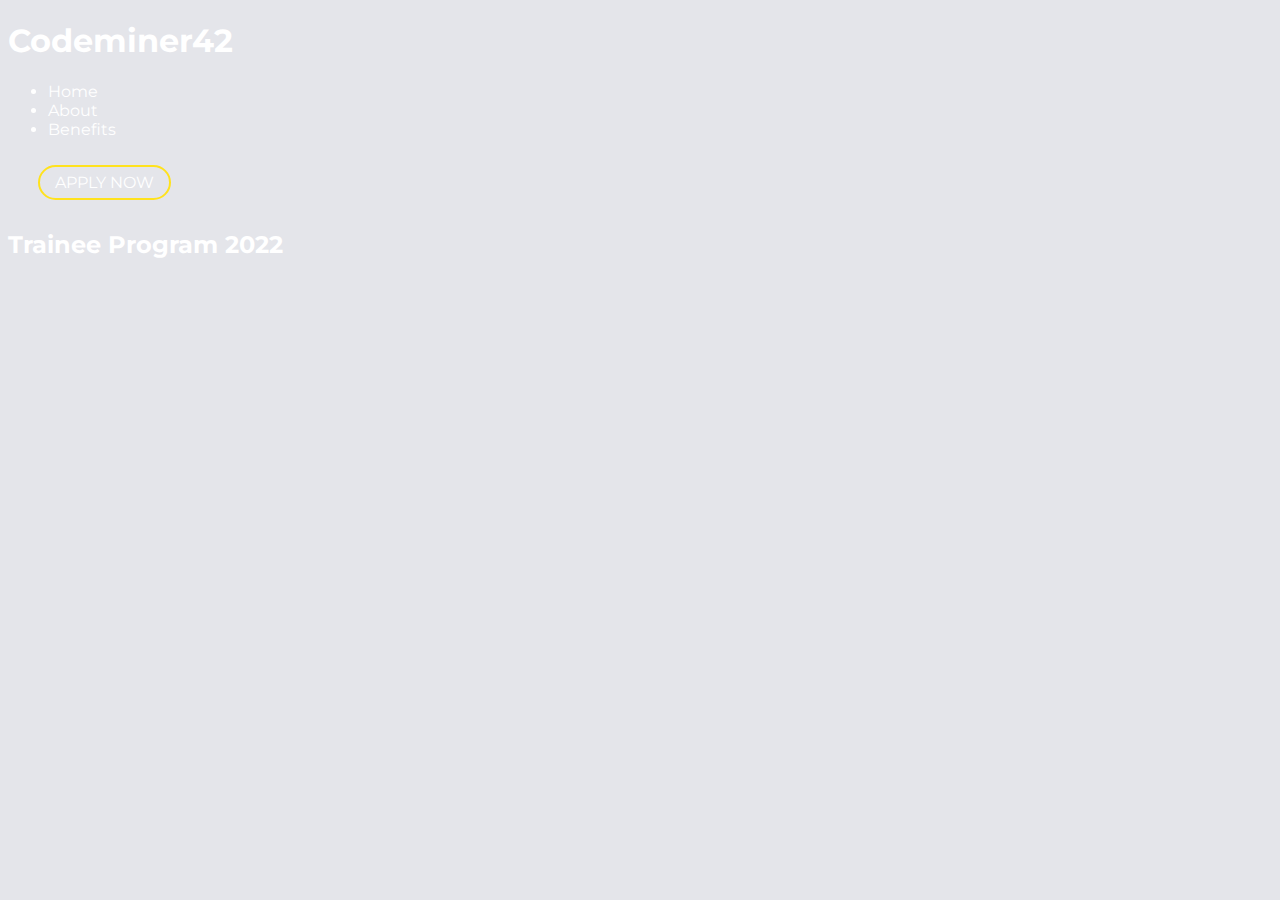
==== src/index.html @ e50677d7 "feat: html updated" ====
<!DOCTYPE html>
<html lang="en">
  <head>
    <meta charset="UTF-8" />
    <meta http-equiv="X-UA-Compatible" content="IE=edge" />
    <meta name="viewport" content="width=device-width, initial-scale=1.0" />
    <link
      rel="stylesheet"
      href="https://fonts.googleapis.com/css2?family=Montserrat:ital,wght@0,100;0,200;0,300;0,400;0,500;0,600;0,700;0,800;0,900;1,100;1,200;1,300;1,400;1,500;1,600;1,700;1,800;1,900&display=swap"
    />
    <link rel="stylesheet" href="styles/index.css" />
    <title>Web App</title>
  </head>
  <body>
    <header class="header">
      <h1>Codeminer42</h1>
      <nav class="nav">
        <ul class="nav_list">
          <li><a href="#">Home</a></li>
          <li><a href="#">About</a></li>
          <li><a href="#">Benefits</a></li>
        </ul>
      </nav>
      <button class="button button--yellow">Apply Now</button>
    </header>
    <main>
      <section class="hero">
        <h2 class="hero_h2">Trainee Program 2022</h2>
      </section>
    </main>
  </body>
</html>
---- src/styles/index.css ----
@import 'settings/_settings.css';

@import 'generic/_box-sizing.css';
@import 'generic/_resets.css';
@import 'generic/_font-smothing.css';

@import 'elements/_link.css';
@import 'elements/_page.css';

@import 'components/_button.css';
@import 'components/_input.css';
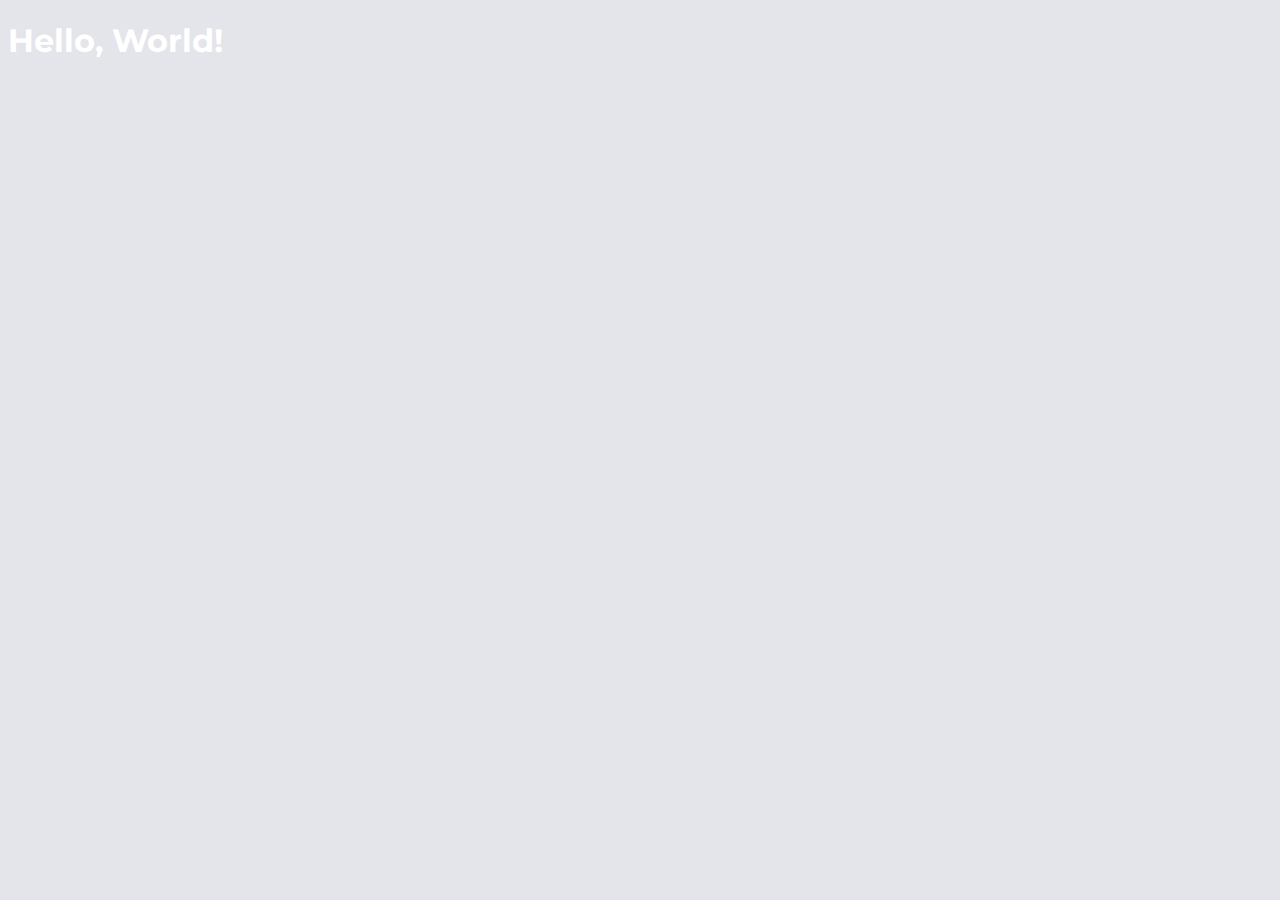
==== commit 7dde430e: "Merge pull request #1 from ivopozzani/Task1" ====
--- a/src/index.html
+++ b/src/index.html
@@ -12,21 +12,6 @@
     <title>Web App</title>
   </head>
   <body>
-    <header class="header">
-      <h1>Codeminer42</h1>
-      <nav class="nav">
-        <ul class="nav_list">
-          <li><a href="#">Home</a></li>
-          <li><a href="#">About</a></li>
-          <li><a href="#">Benefits</a></li>
-        </ul>
-      </nav>
-      <button class="button button--yellow">Apply Now</button>
-    </header>
-    <main>
-      <section class="hero">
-        <h2 class="hero_h2">Trainee Program 2022</h2>
-      </section>
-    </main>
+    <h1>Hello, World!</h1>
   </body>
 </html>
--- a/src/styles/index.css
+++ b/src/styles/index.css
@@ -6,6 +6,3 @@
 
 @import 'elements/_link.css';
 @import 'elements/_page.css';
-
-@import 'components/_button.css';
-@import 'components/_input.css';
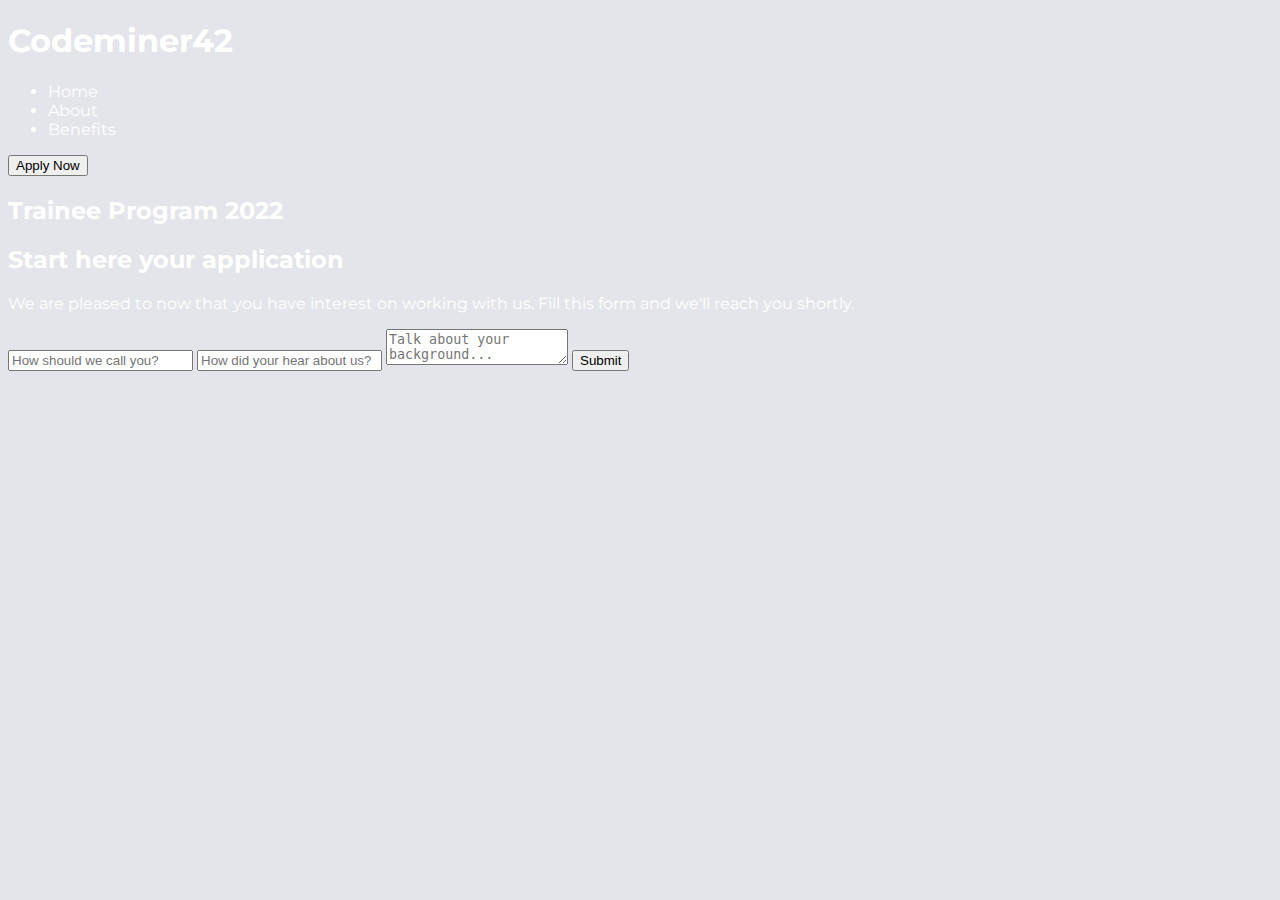
==== commit eb549d07: "Feat: base html updated" ====
--- a/src/index.html
+++ b/src/index.html
@@ -12,6 +12,31 @@
     <title>Web App</title>
   </head>
   <body>
-    <h1>Hello, World!</h1>
+    <header class="header">
+      <h1>Codeminer42</h1>
+      <nav class="nav">
+        <ul class="nav_list">
+          <li><a href="#home">Home</a></li>
+          <li><a href="#">About</a></li>
+          <li><a href="#">Benefits</a></li>
+        </ul>
+      </nav>
+      <a href="#form"><button class="button button--yellow">Apply Now</button></a>
+    </header>
+    <main>
+      <section id="home" class="container hero">
+        <h2 class="hero_h2">Trainee Program 2022</h2>
+      </section>
+      <section id="form" class="container">
+        <form class="form" action="javascript:void(0);">
+          <h2 class="form_item-a">Start here your application</h2>
+          <p class="form_item-b">We are pleased to now that you have interest on working with us. Fill this form and we'll reach you shortly.</p>        
+          <input class="input form_item-c" type="text" placeholder="How should we call you?"></input>
+          <input class="input form_item-d" type="text" placeholder="How did your hear about us?"></input>
+          <textarea class="input input--size-big form_item-e" type="text" placeholder="Talk about your background..."></textarea>
+          <button class="button button--blue form_item-f" type="submit">Submit</button>
+        </form>
+      </section>
+    </main>
   </body>
 </html>
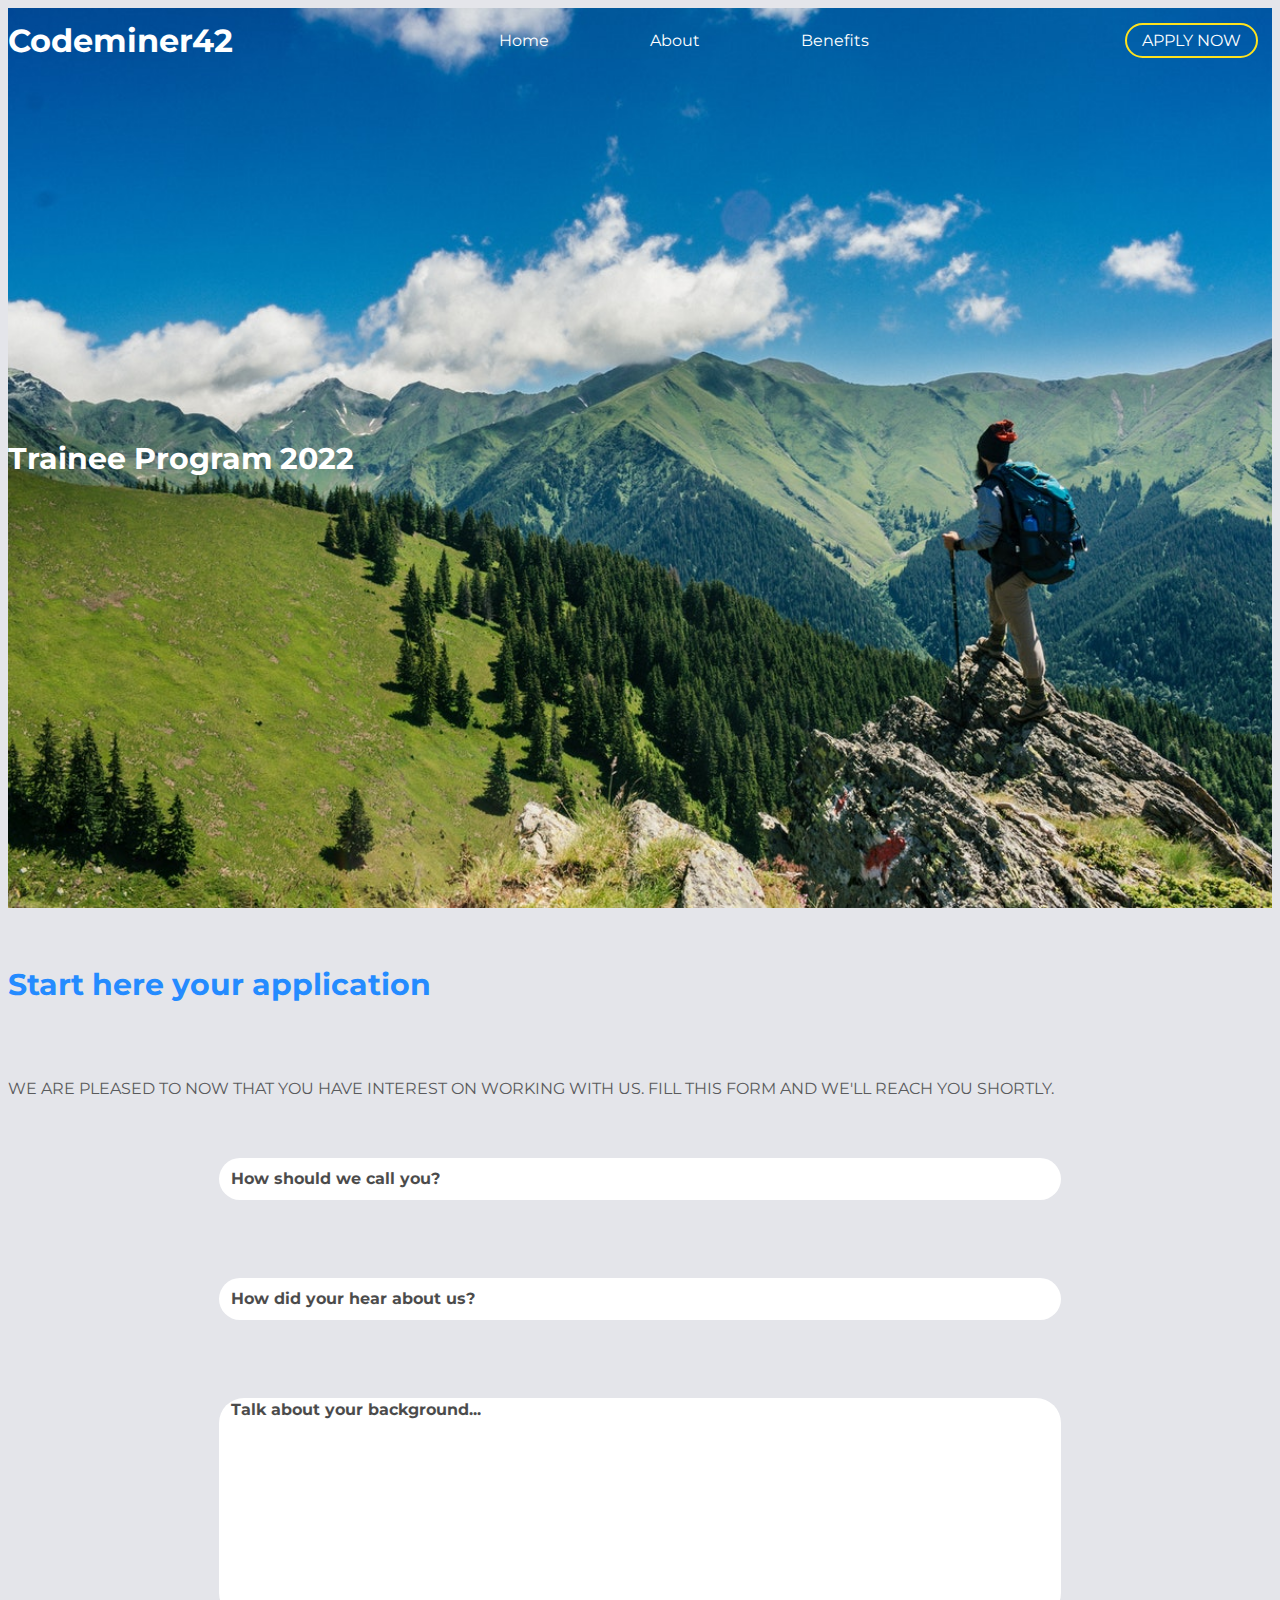
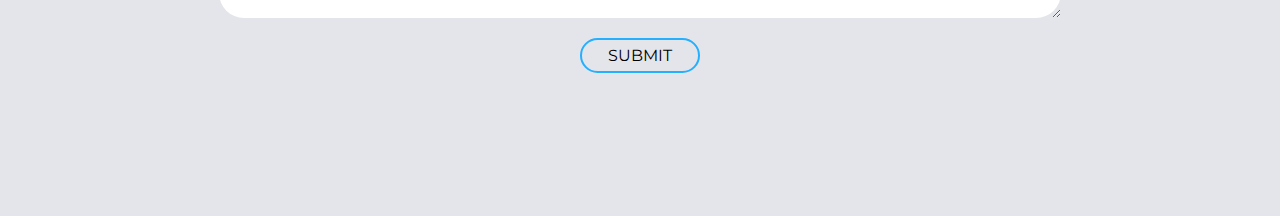
==== commit 45126520: "refactor: updated class name" ====
--- a/src/index.html
+++ b/src/index.html
@@ -24,10 +24,10 @@
       <a href="#form"><button class="button button--yellow">Apply Now</button></a>
     </header>
     <main>
-      <section id="home" class="container hero">
+      <section id="home" class="container--size-big hero">
         <h2 class="hero_h2">Trainee Program 2022</h2>
       </section>
-      <section id="form" class="container">
+      <section id="form" class="container--size-big">
         <form class="form" action="javascript:void(0);">
           <h2 class="form_item-a">Start here your application</h2>
           <p class="form_item-b">We are pleased to now that you have interest on working with us. Fill this form and we'll reach you shortly.</p>        
--- a/src/styles/index.css
+++ b/src/styles/index.css
@@ -6,3 +6,13 @@
 
 @import 'elements/_link.css';
 @import 'elements/_page.css';
+@import 'elements/_list.css';
+
+@import 'layout/_form.css';
+@import 'layout/_container.css';
+
+@import 'components/_button.css';
+@import 'components/_header.css';
+@import 'components/_hero.css';
+@import 'components/_input.css';
+@import 'components/_nav.css';
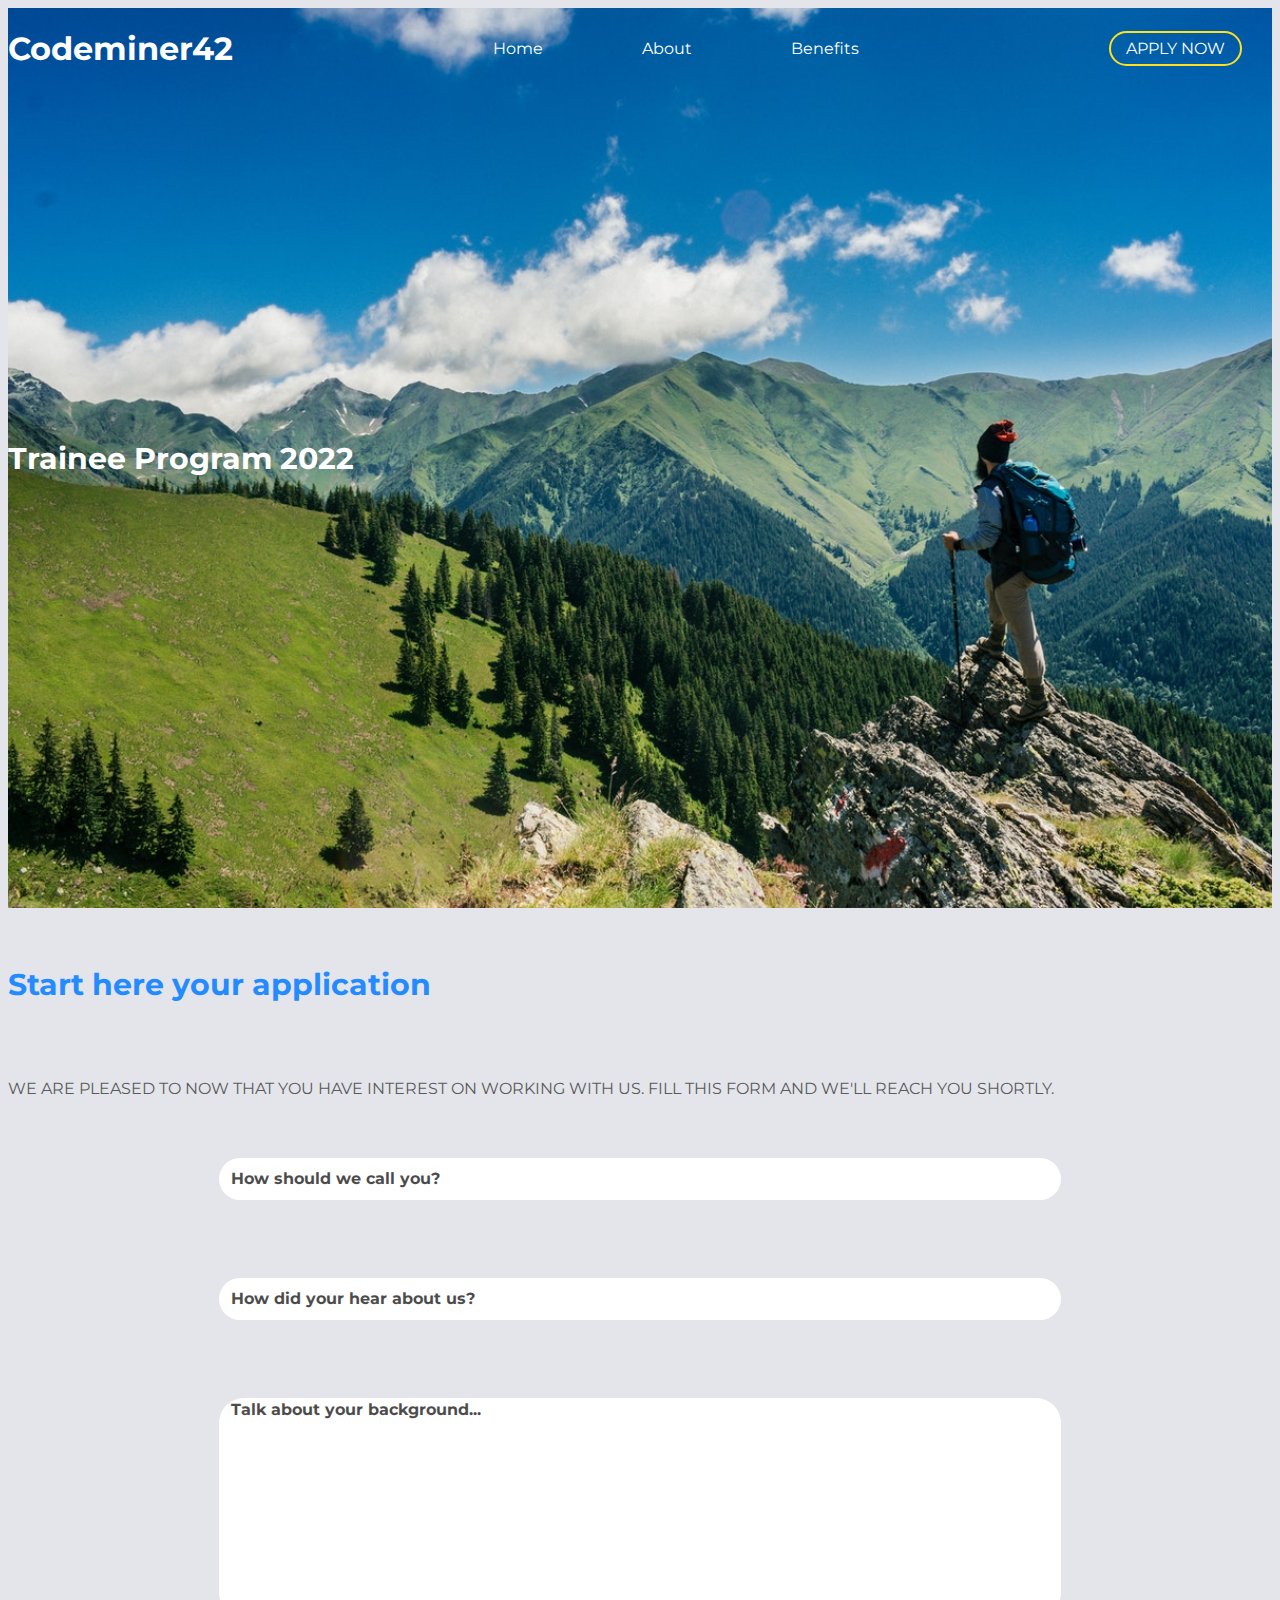
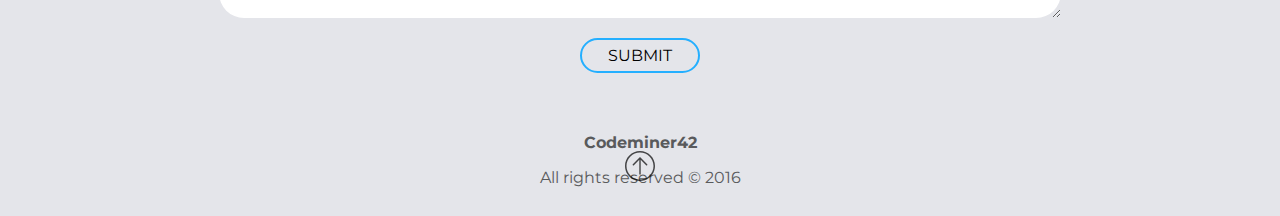
==== commit 51e6bfd2: "feat:footer added" ====
--- a/src/index.html
+++ b/src/index.html
@@ -38,5 +38,10 @@
         </form>
       </section>
     </main>
+    <footer class="footer">
+      <a href="#home">Codeminer42</a>
+      <p>All rights reserved © 2016</p>
+      <a class="footer_icon" href="#home"><img src="../images/arrow_up.svg" alt="arrow_up"></a>
+    </footer>
   </body>
 </html>
--- a/src/styles/index.css
+++ b/src/styles/index.css
@@ -8,6 +8,7 @@
 @import 'elements/_page.css';
 @import 'elements/_list.css';
 
+@import 'layout/_footer.css';
 @import 'layout/_form.css';
 @import 'layout/_container.css';
 
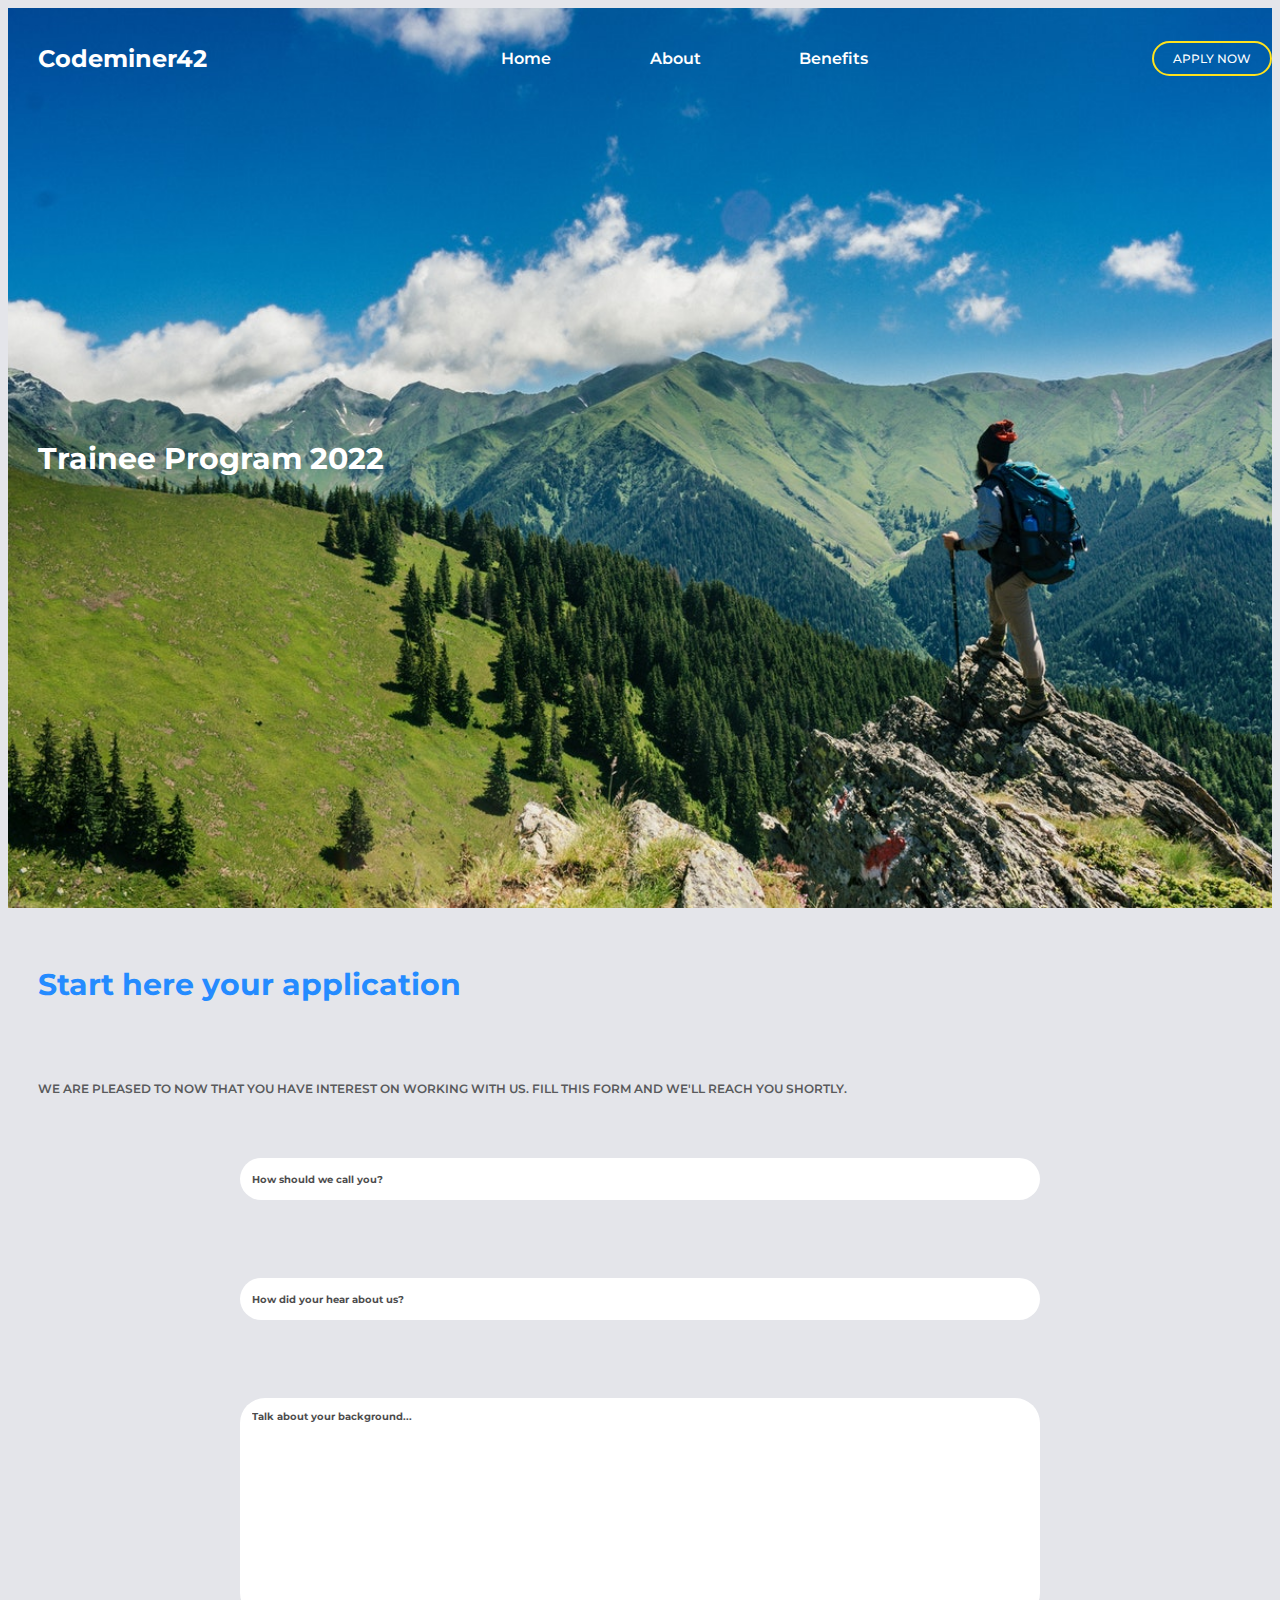
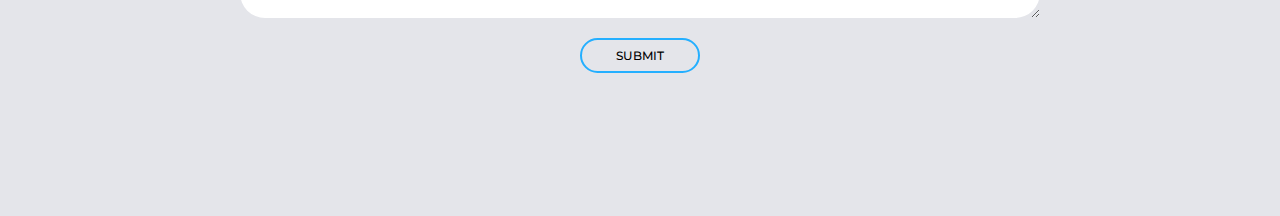
==== commit 4b6d6d9b: "Merge cceca89d751c5263757f513c0763633b59a9c154 into 3b8500fda8006edc5467144388a9ad68931b7866" ====
--- a/src/index.html
+++ b/src/index.html
@@ -38,10 +38,5 @@
         </form>
       </section>
     </main>
-    <footer class="footer">
-      <a href="#home">Codeminer42</a>
-      <p>All rights reserved © 2016</p>
-      <a class="footer_icon" href="#home"><img src="../images/arrow_up.svg" alt="arrow_up"></a>
-    </footer>
   </body>
 </html>
--- a/src/styles/index.css
+++ b/src/styles/index.css
@@ -8,7 +8,6 @@
 @import 'elements/_page.css';
 @import 'elements/_list.css';
 
-@import 'layout/_footer.css';
 @import 'layout/_form.css';
 @import 'layout/_container.css';
 
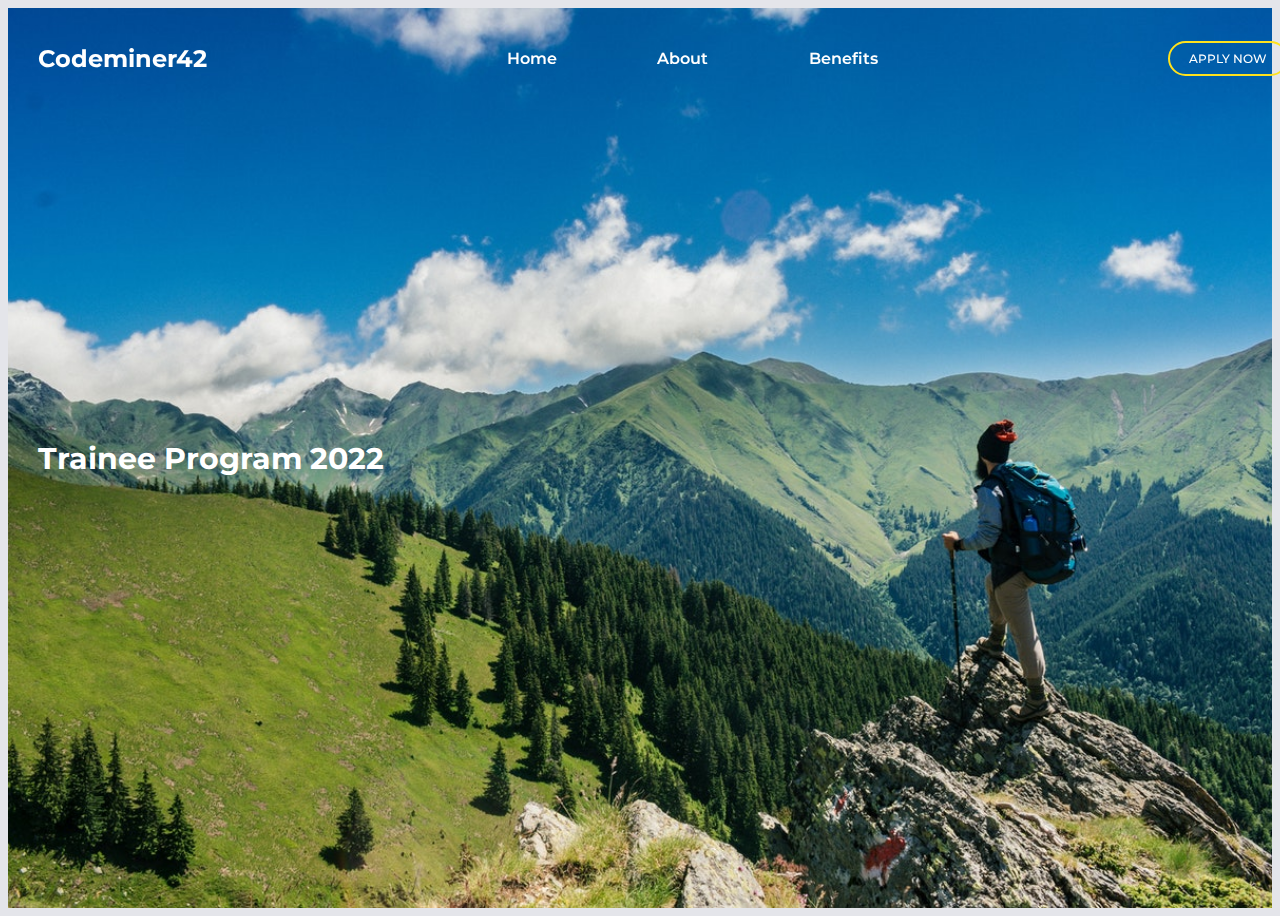
==== commit 0591aa91: "Merge 282a4bc9f3dc8c37d2045dbdef23fd1c3585037e into 3b8500fda8006edc5467144388a9ad68931b7866" ====
--- a/src/index.html
+++ b/src/index.html
@@ -16,26 +16,16 @@
       <h1>Codeminer42</h1>
       <nav class="nav">
         <ul class="nav_list">
-          <li><a href="#home">Home</a></li>
+          <li><a href="#">Home</a></li>
           <li><a href="#">About</a></li>
           <li><a href="#">Benefits</a></li>
         </ul>
       </nav>
-      <a href="#form"><button class="button button--yellow">Apply Now</button></a>
+      <button class="button button--yellow">Apply Now</button>
     </header>
     <main>
-      <section id="home" class="container--size-big hero">
+      <section class="hero">
         <h2 class="hero_h2">Trainee Program 2022</h2>
-      </section>
-      <section id="form" class="container--size-big">
-        <form class="form" action="javascript:void(0);">
-          <h2 class="form_item-a">Start here your application</h2>
-          <p class="form_item-b">We are pleased to now that you have interest on working with us. Fill this form and we'll reach you shortly.</p>        
-          <input class="input form_item-c" type="text" placeholder="How should we call you?"></input>
-          <input class="input form_item-d" type="text" placeholder="How did your hear about us?"></input>
-          <textarea class="input input--size-big form_item-e" type="text" placeholder="Talk about your background..."></textarea>
-          <button class="button button--blue form_item-f" type="submit">Submit</button>
-        </form>
       </section>
     </main>
   </body>
--- a/src/styles/index.css
+++ b/src/styles/index.css
@@ -8,9 +8,6 @@
 @import 'elements/_page.css';
 @import 'elements/_list.css';
 
-@import 'layout/_form.css';
-@import 'layout/_container.css';
-
 @import 'components/_button.css';
 @import 'components/_header.css';
 @import 'components/_hero.css';
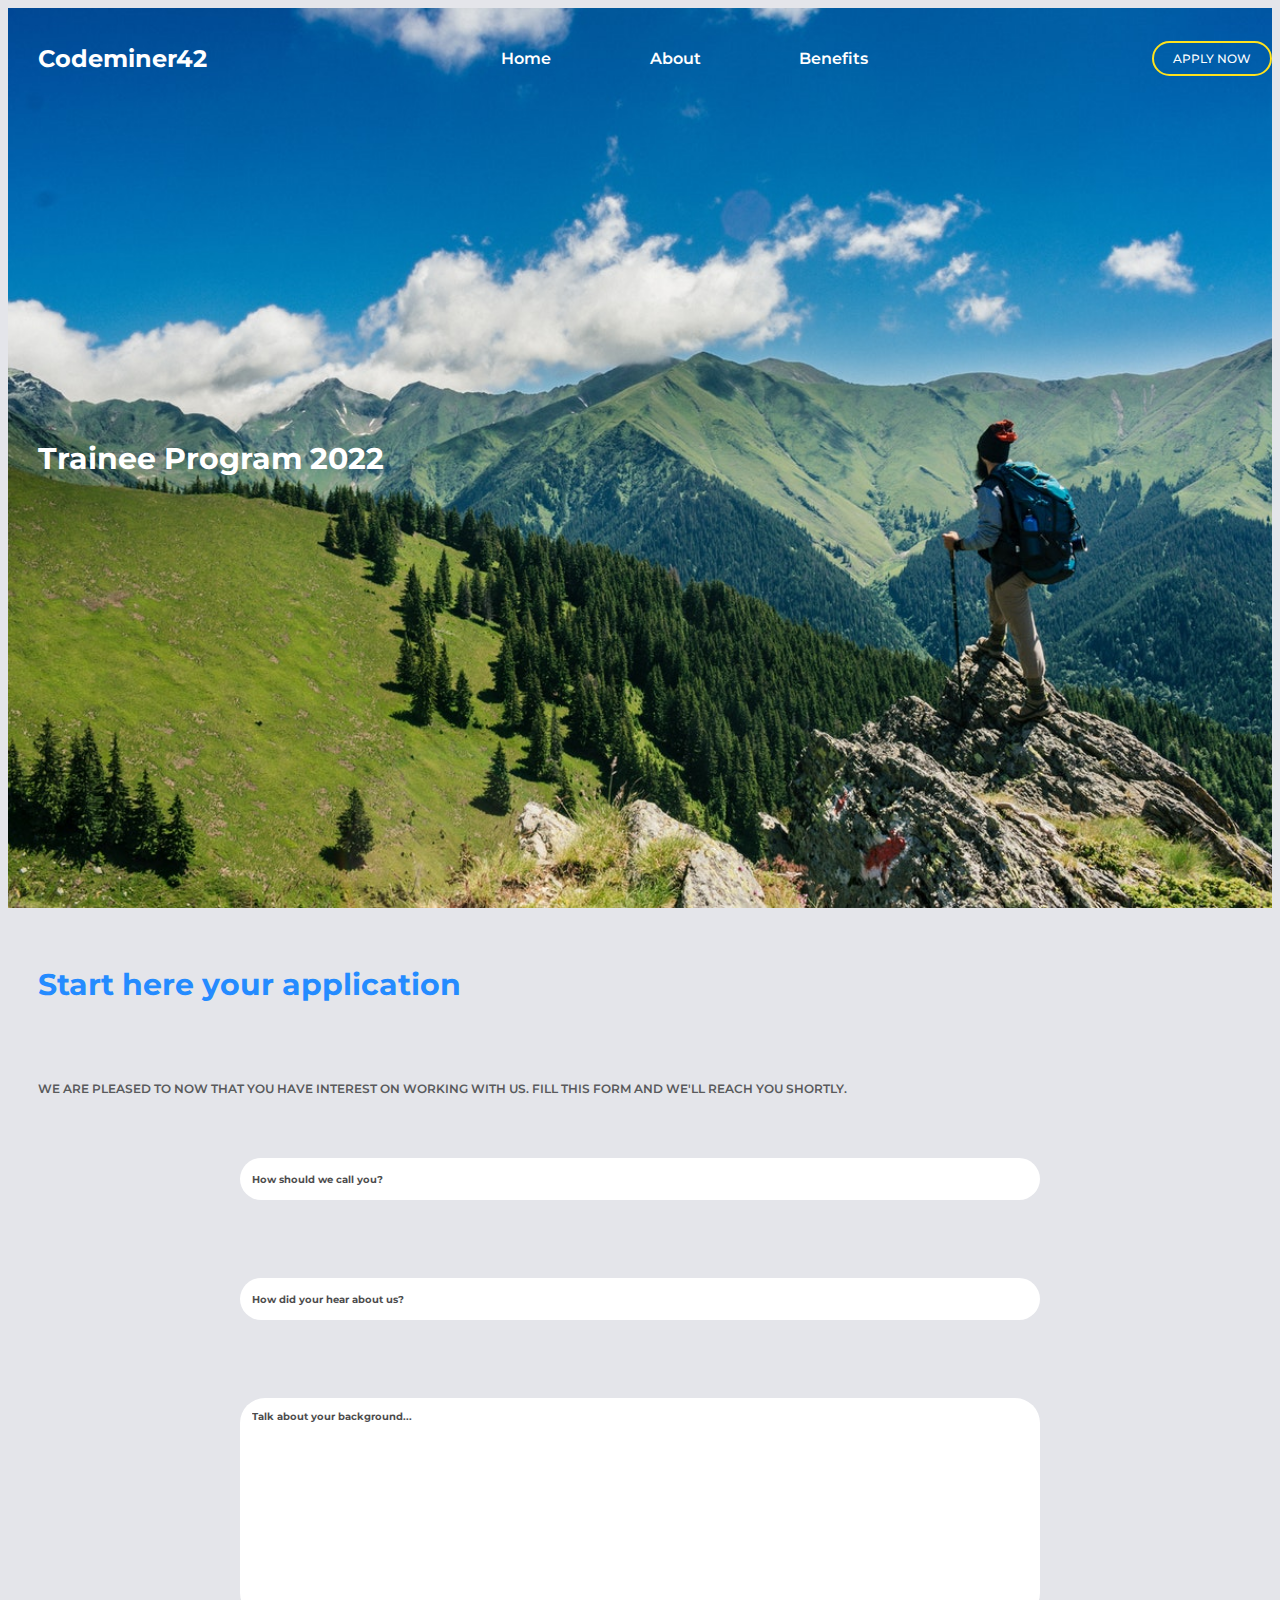
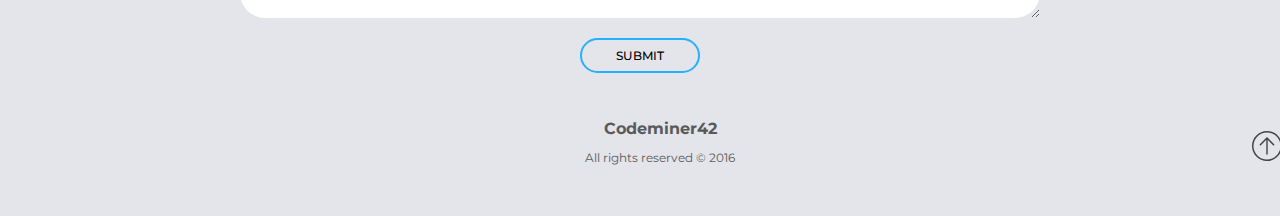
==== commit bb36920f: "Merge c69107725d207b9126ccac4761770b1cd3630b12 into 3b8500fda8006edc5467144388a9ad68931b7866" ====
--- a/src/index.html
+++ b/src/index.html
@@ -16,17 +16,32 @@
       <h1>Codeminer42</h1>
       <nav class="nav">
         <ul class="nav_list">
-          <li><a href="#">Home</a></li>
+          <li><a href="#home">Home</a></li>
           <li><a href="#">About</a></li>
           <li><a href="#">Benefits</a></li>
         </ul>
       </nav>
-      <button class="button button--yellow">Apply Now</button>
+      <a href="#form"><button class="button button--yellow">Apply Now</button></a>
     </header>
     <main>
-      <section class="hero">
+      <section id="home" class="container--size-big hero">
         <h2 class="hero_h2">Trainee Program 2022</h2>
       </section>
+      <section id="form" class="container--size-big">
+        <form class="form" action="javascript:void(0);">
+          <h2 class="form_item-a">Start here your application</h2>
+          <p class="form_item-b">We are pleased to now that you have interest on working with us. Fill this form and we'll reach you shortly.</p>        
+          <input class="input form_item-c" type="text" placeholder="How should we call you?"></input>
+          <input class="input form_item-d" type="text" placeholder="How did your hear about us?"></input>
+          <textarea class="input input--size-big form_item-e" type="text" placeholder="Talk about your background..."></textarea>
+          <button class="button button--blue form_item-f" type="submit">Submit</button>
+        </form>
+      </section>
     </main>
+    <footer class="footer">
+      <a href="#home">Codeminer42</a>
+      <p>All rights reserved © 2016</p>
+      <a class="footer_icon" href="#home"><img src="../images/arrow_up.svg" alt="arrow_up"></a>
+    </footer>
   </body>
 </html>
--- a/src/styles/index.css
+++ b/src/styles/index.css
@@ -8,6 +8,10 @@
 @import 'elements/_page.css';
 @import 'elements/_list.css';
 
+@import 'layout/_footer.css';
+@import 'layout/_form.css';
+@import 'layout/_container.css';
+
 @import 'components/_button.css';
 @import 'components/_header.css';
 @import 'components/_hero.css';
